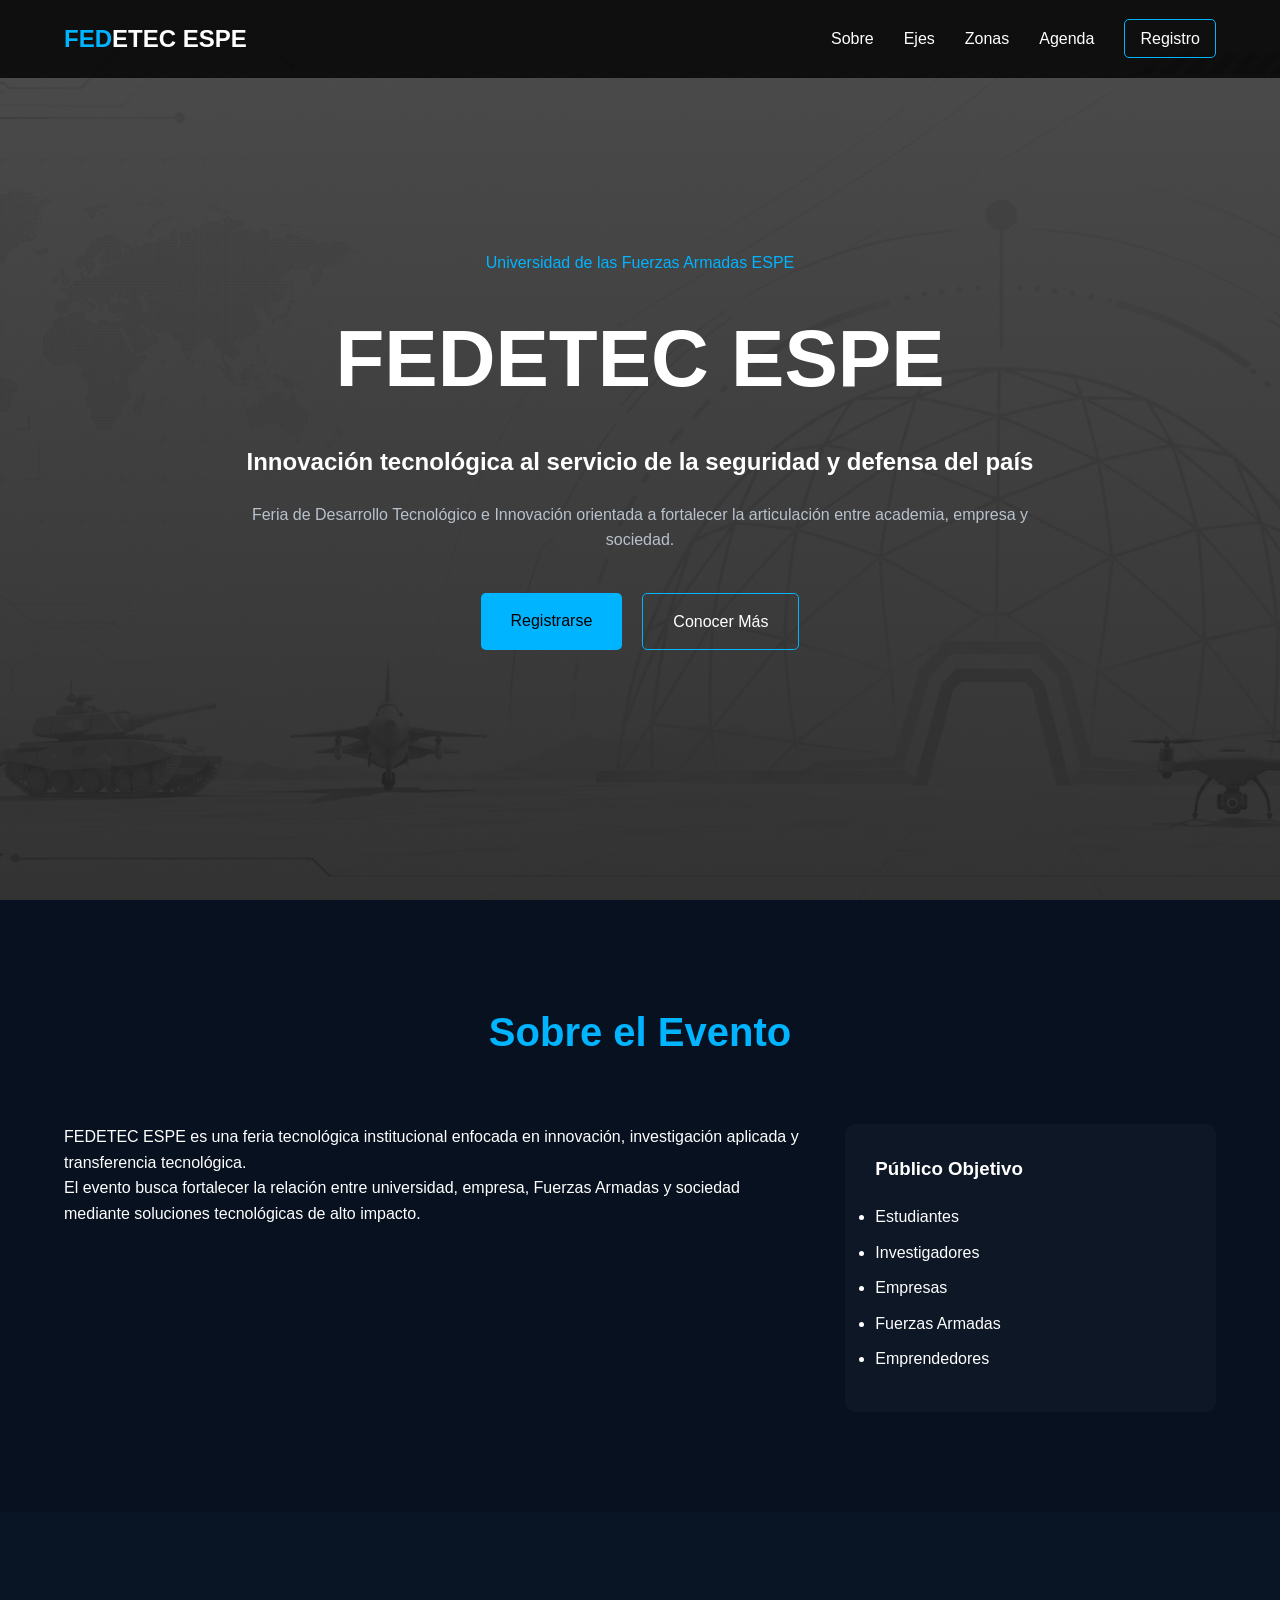
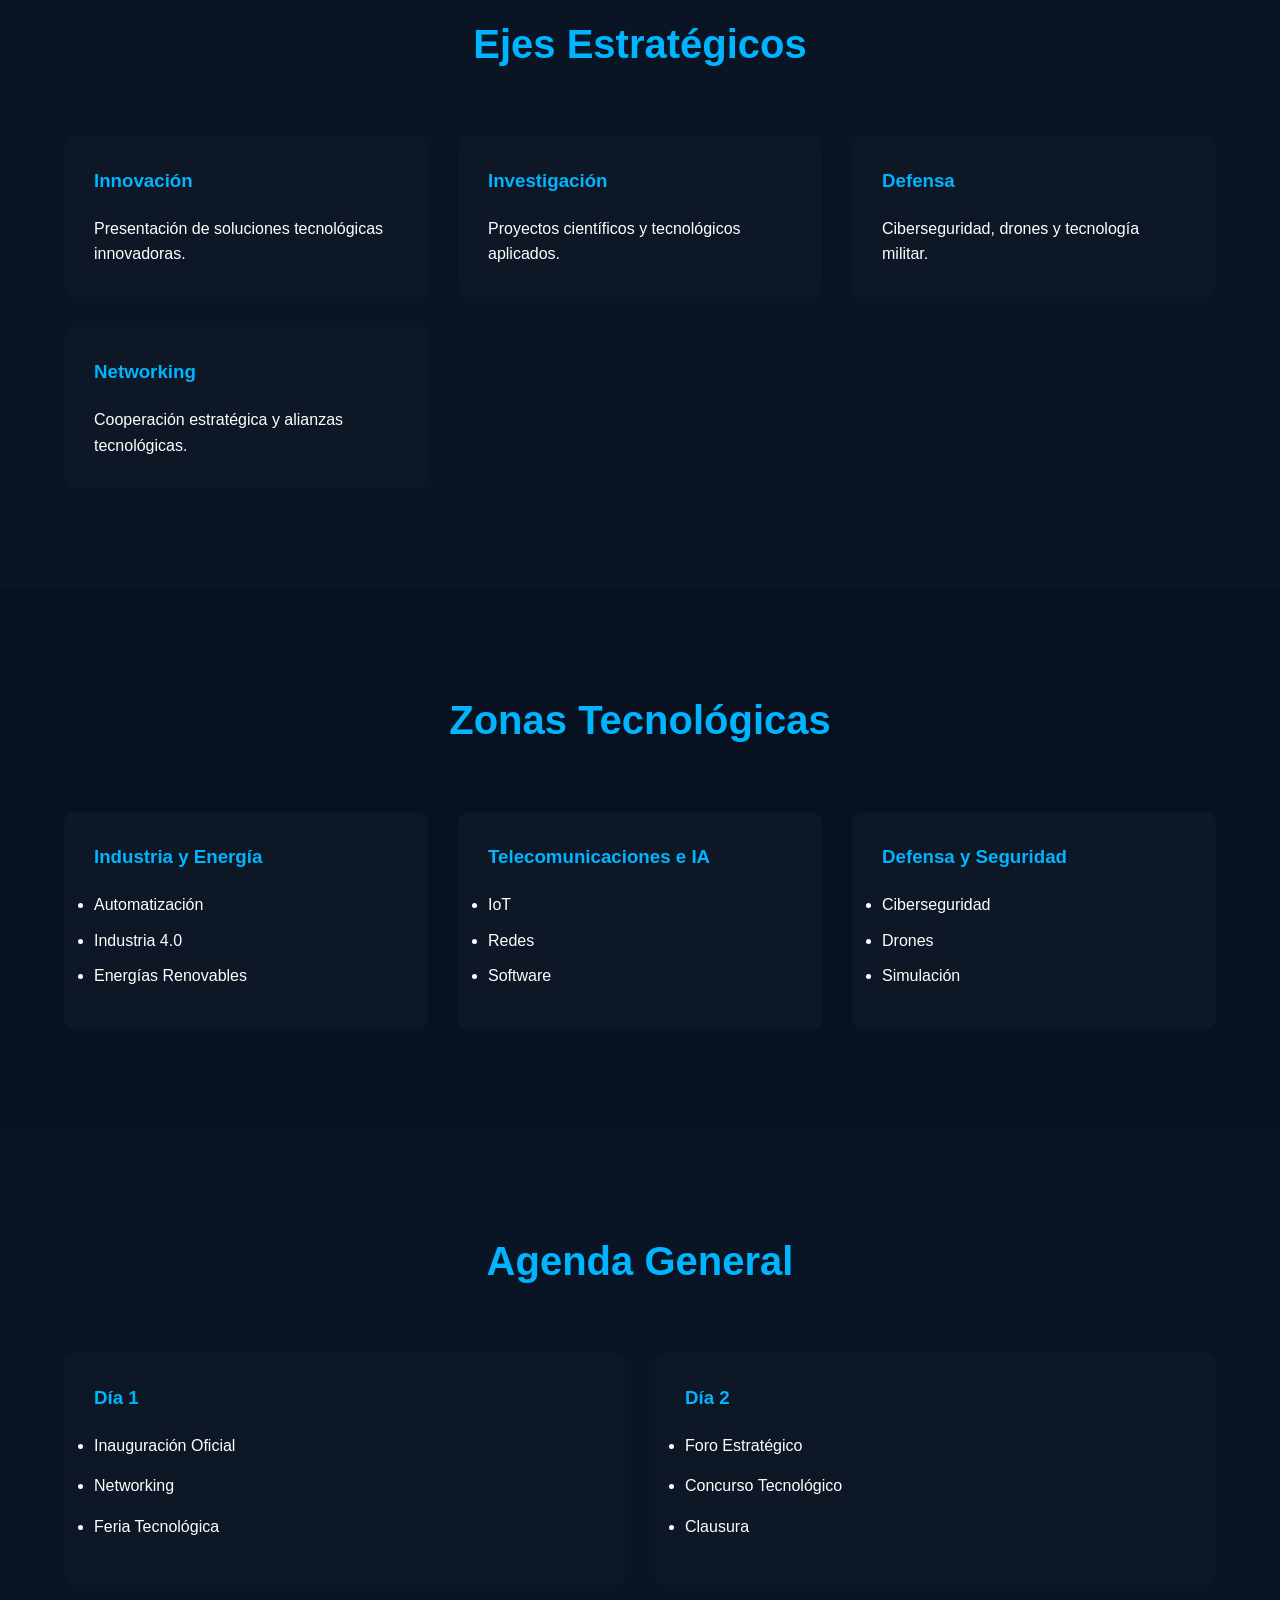
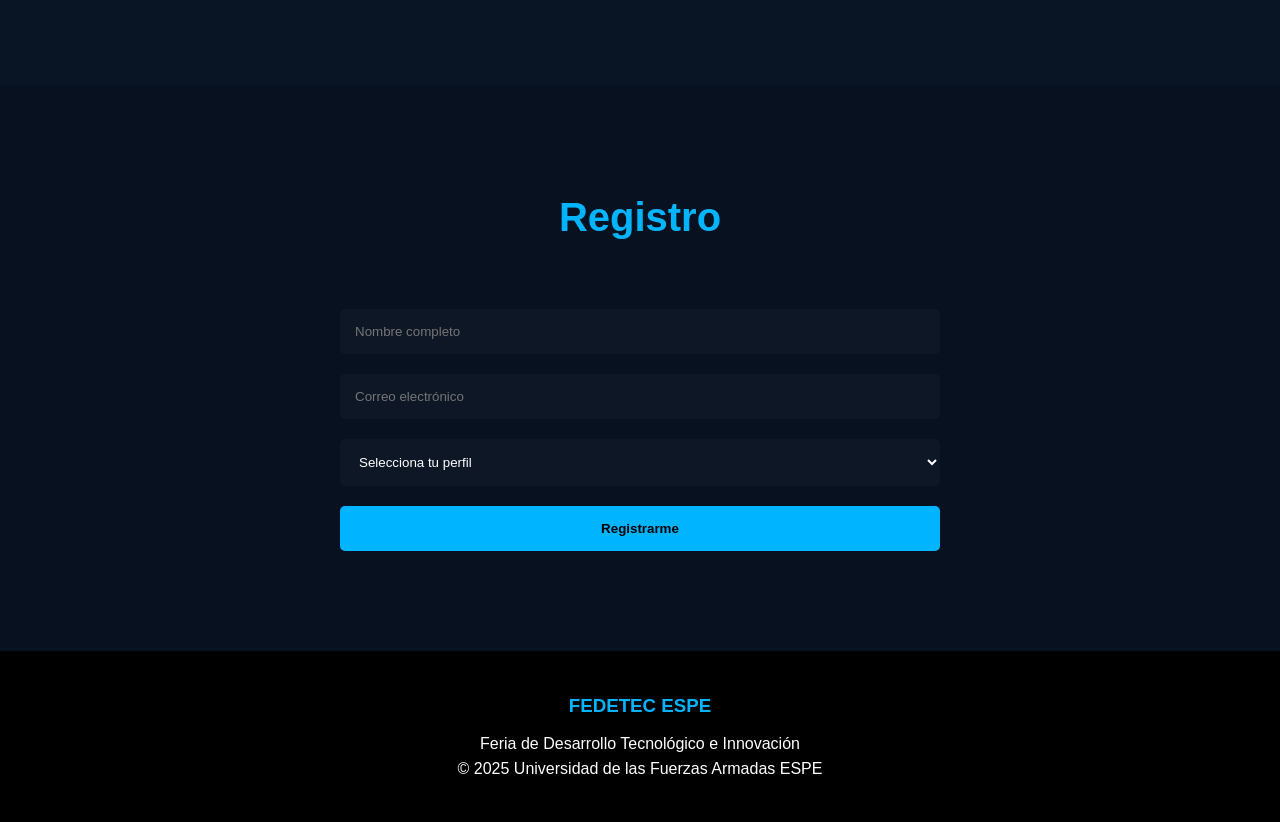
==== Code/index.html @ cd490015 "Code" ====
<!DOCTYPE html>
<html lang="es">
<head>
    <meta charset="UTF-8">
    <meta name="viewport" content="width=device-width, initial-scale=1.0">
    <title>FEDETEC ESPE</title>

    <link rel="stylesheet" href="style.css">
</head>

<body>

    <nav class="navbar">

        <div class="container nav-container">

            <h1 class="logo">
                <span>FED</span>ETEC ESPE
            </h1>

            <ul class="nav-links">
                <li><a href="#sobre">Sobre</a></li>
                <li><a href="#ejes">Ejes</a></li>
                <li><a href="#zonas">Zonas</a></li>
                <li><a href="#agenda">Agenda</a></li>
                <li><a href="#registro" class="btn-nav">Registro</a></li>
            </ul>

        </div>

    </nav>

    <header class="hero">

        <div class="hero-content">

            <p class="hero-tag">
                Universidad de las Fuerzas Armadas ESPE
            </p>

            <h1>FEDETEC ESPE</h1>

            <h2>
                Innovación tecnológica al servicio de la seguridad y defensa del país
            </h2>

            <p class="hero-description">
                Feria de Desarrollo Tecnológico e Innovación orientada a fortalecer la articulación entre academia, empresa y sociedad.
            </p>

            <div class="hero-buttons">

                <a href="#registro" class="btn-primary">
                    Registrarse
                </a>

                <a href="#sobre" class="btn-secondary">
                    Conocer Más
                </a>

            </div>

        </div>

    </header>

    <section class="section" id="sobre">

        <div class="container">

            <div class="section-title">
                <h2>Sobre el Evento</h2>
            </div>

            <div class="about-grid">

                <div class="about-text">

                    <p>
                        FEDETEC ESPE es una feria tecnológica institucional enfocada en innovación, investigación aplicada y transferencia tecnológica.
                    </p>

                    <p>
                        El evento busca fortalecer la relación entre universidad, empresa, Fuerzas Armadas y sociedad mediante soluciones tecnológicas de alto impacto.
                    </p>

                </div>

                <div class="about-card">

                    <h3>Público Objetivo</h3>

                    <ul>
                        <li>Estudiantes</li>
                        <li>Investigadores</li>
                        <li>Empresas</li>
                        <li>Fuerzas Armadas</li>
                        <li>Emprendedores</li>
                    </ul>

                </div>

            </div>

        </div>

    </section>

    <section class="section dark-section" id="ejes">

        <div class="container">

            <div class="section-title">
                <h2>Ejes Estratégicos</h2>
            </div>

            <div class="cards-grid">

                <article class="card">
                    <h3>Innovación</h3>
                    <p>Presentación de soluciones tecnológicas innovadoras.</p>
                </article>

                <article class="card">
                    <h3>Investigación</h3>
                    <p>Proyectos científicos y tecnológicos aplicados.</p>
                </article>

                <article class="card">
                    <h3>Defensa</h3>
                    <p>Ciberseguridad, drones y tecnología militar.</p>
                </article>

                <article class="card">
                    <h3>Networking</h3>
                    <p>Cooperación estratégica y alianzas tecnológicas.</p>
                </article>

            </div>

        </div>

    </section>

    <section class="section" id="zonas">

        <div class="container">

            <div class="section-title">
                <h2>Zonas Tecnológicas</h2>
            </div>

            <div class="cards-grid">

                <article class="card">
                    <h3>Industria y Energía</h3>

                    <ul>
                        <li>Automatización</li>
                        <li>Industria 4.0</li>
                        <li>Energías Renovables</li>
                    </ul>
                </article>

                <article class="card">
                    <h3>Telecomunicaciones e IA</h3>

                    <ul>
                        <li>IoT</li>
                        <li>Redes</li>
                        <li>Software</li>
                    </ul>
                </article>

                <article class="card">
                    <h3>Defensa y Seguridad</h3>

                    <ul>
                        <li>Ciberseguridad</li>
                        <li>Drones</li>
                        <li>Simulación</li>
                    </ul>
                </article>

            </div>

        </div>

    </section>

    <section class="section dark-section" id="agenda">

        <div class="container">

            <div class="section-title">
                <h2>Agenda General</h2>
            </div>

            <div class="agenda-grid">

                <div class="agenda-card">

                    <h3>Día 1</h3>

                    <ul>
                        <li>Inauguración Oficial</li>
                        <li>Networking</li>
                        <li>Feria Tecnológica</li>
                    </ul>

                </div>

                <div class="agenda-card">

                    <h3>Día 2</h3>

                    <ul>
                        <li>Foro Estratégico</li>
                        <li>Concurso Tecnológico</li>
                        <li>Clausura</li>
                    </ul>

                </div>

            </div>

        </div>

    </section>

    <section class="section" id="registro">

        <div class="container">

            <div class="section-title">
                <h2>Registro</h2>
            </div>

            <form class="form">

                <input type="text" placeholder="Nombre completo">

                <input type="email" placeholder="Correo electrónico">

                <select>
                    <option>Selecciona tu perfil</option>
                    <option>Estudiante</option>
                    <option>Empresa</option>
                    <option>Investigador</option>
                </select>

                <button type="submit">
                    Registrarme
                </button>

            </form>

        </div>

    </section>
    <footer class="footer">

        <div class="container">

            <h3>FEDETEC ESPE</h3>

            <p>
                Feria de Desarrollo Tecnológico e Innovación
            </p>

            <p>
                © 2025 Universidad de las Fuerzas Armadas ESPE
            </p>

        </div>

    </footer>

</body>
</html>
---- Code/style.css ----
*{
    margin:0;
    padding:0;
    box-sizing:border-box;
}


:root{

    --bg:#07111f;
    --bg-card:#0d1726;

    --primary:#00b4ff;
    --secondary:#001f3f;

    --white:#ffffff;
    --gray:#b8c1cc;

}

html{
    scroll-behavior:smooth;
}

body{

    font-family:Arial, Helvetica, sans-serif;
    background:var(--bg);
    color:var(--white);
    line-height:1.6;

}

.container{

    width:90%;
    max-width:1200px;
    margin:auto;

}

.section{

    padding:100px 0;

}

.dark-section{

    background:#091524;

}

.section-title{

    text-align:center;
    margin-bottom:60px;

}

.section-title h2{

    font-size:2.5rem;
    color:var(--primary);

}

.navbar{

    position:fixed;
    width:100%;

    background:rgba(0,0,0,0.8);

    padding:20px 0;

}

.nav-container{

    display:flex;
    justify-content:space-between;
    align-items:center;

}

.logo{

    color:white;
    font-size:1.5rem;

}

.logo span{

    color:var(--primary);

}

.nav-links{

    display:flex;
    list-style:none;
    gap:30px;

}

.nav-links a{

    text-decoration:none;
    color:white;

    transition:0.3s;

}

.nav-links a:hover{

    color:var(--primary);

}

.btn-nav{

    border:1px solid var(--primary);
    padding:10px 15px;
    border-radius:5px;

}

.hero{

    height:100vh;

    display:flex;
    justify-content:center;
    align-items:center;

    text-align:center;

    background:
    linear-gradient(
        rgba(0,0,0,0.7),
        rgba(0,0,0,0.8)
    ),
    url("images/bg\ white\ 01.png");

    background-size:cover;
    background-position:center;

}

.hero-content{

    max-width:800px;

}

.hero-tag{

    color:var(--primary);
    margin-bottom:20px;

}

.hero h1{

    font-size:5rem;
    margin-bottom:20px;

}

.hero h2{

    font-size:1.5rem;
    margin-bottom:20px;

}

.hero-description{

    color:var(--gray);
    margin-bottom:40px;

}

.hero-buttons{

    display:flex;
    justify-content:center;
    gap:20px;

}

.btn-primary,
.btn-secondary{

    text-decoration:none;
    padding:15px 30px;
    border-radius:5px;

    transition:0.3s;

}

.btn-primary{

    background:var(--primary);
    color:black;

}

.btn-primary:hover{

    opacity:0.8;

}

.btn-secondary{

    border:1px solid var(--primary);
    color:white;

}

.btn-secondary:hover{

    background:var(--primary);
    color:black;

}

.about-grid{

    display:grid;
    grid-template-columns:2fr 1fr;
    gap:40px;

}

.about-card{

    background:var(--bg-card);

    padding:30px;

    border-radius:10px;

}

.about-card ul{

    margin-top:20px;

}

.about-card li{

    margin-bottom:10px;

}

.cards-grid{

    display:grid;
    grid-template-columns:repeat(3,1fr);

    gap:30px;

}

.card{

    background:var(--bg-card);

    padding:30px;

    border-radius:10px;

    transition:0.3s;

}

.card:hover{

    transform:translateY(-5px);

}

.card h3{

    margin-bottom:20px;
    color:var(--primary);

}

.card li{

    margin-bottom:10px;

}

.agenda-grid{

    display:grid;
    grid-template-columns:1fr 1fr;

    gap:30px;

}

.agenda-card{

    background:var(--bg-card);

    padding:30px;

    border-radius:10px;

}

.agenda-card h3{

    color:var(--primary);
    margin-bottom:20px;

}

.agenda-card li{

    margin-bottom:15px;

}

.form{

    max-width:600px;
    margin:auto;

    display:flex;
    flex-direction:column;

    gap:20px;

}

.form input,
.form select{

    padding:15px;

    border:none;

    border-radius:5px;

    background:var(--bg-card);

    color:white;

}

.form button{

    padding:15px;

    border:none;

    background:var(--primary);

    color:black;

    font-weight:bold;

    border-radius:5px;

    cursor:pointer;

}

.footer{

    background:black;

    padding:40px 0;

    text-align:center;

}

.footer h3{

    color:var(--primary);
    margin-bottom:10px;

}
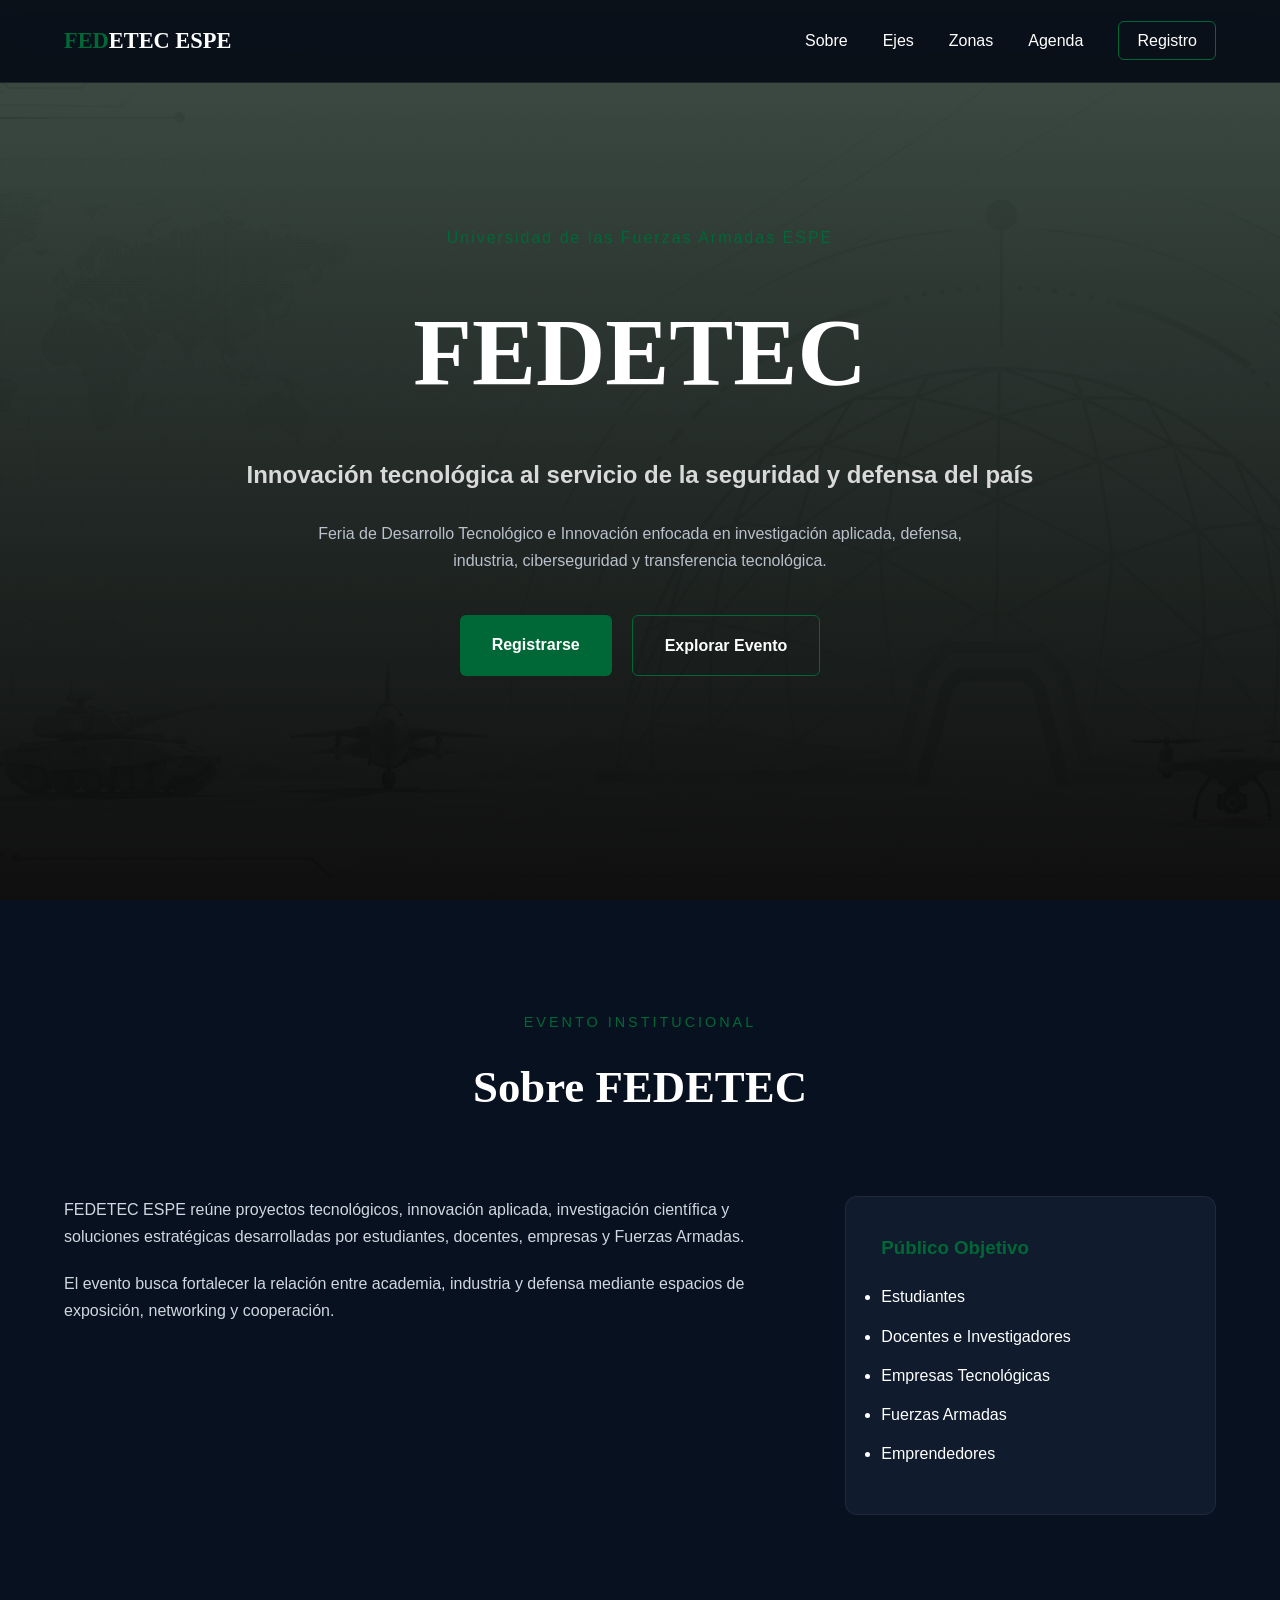
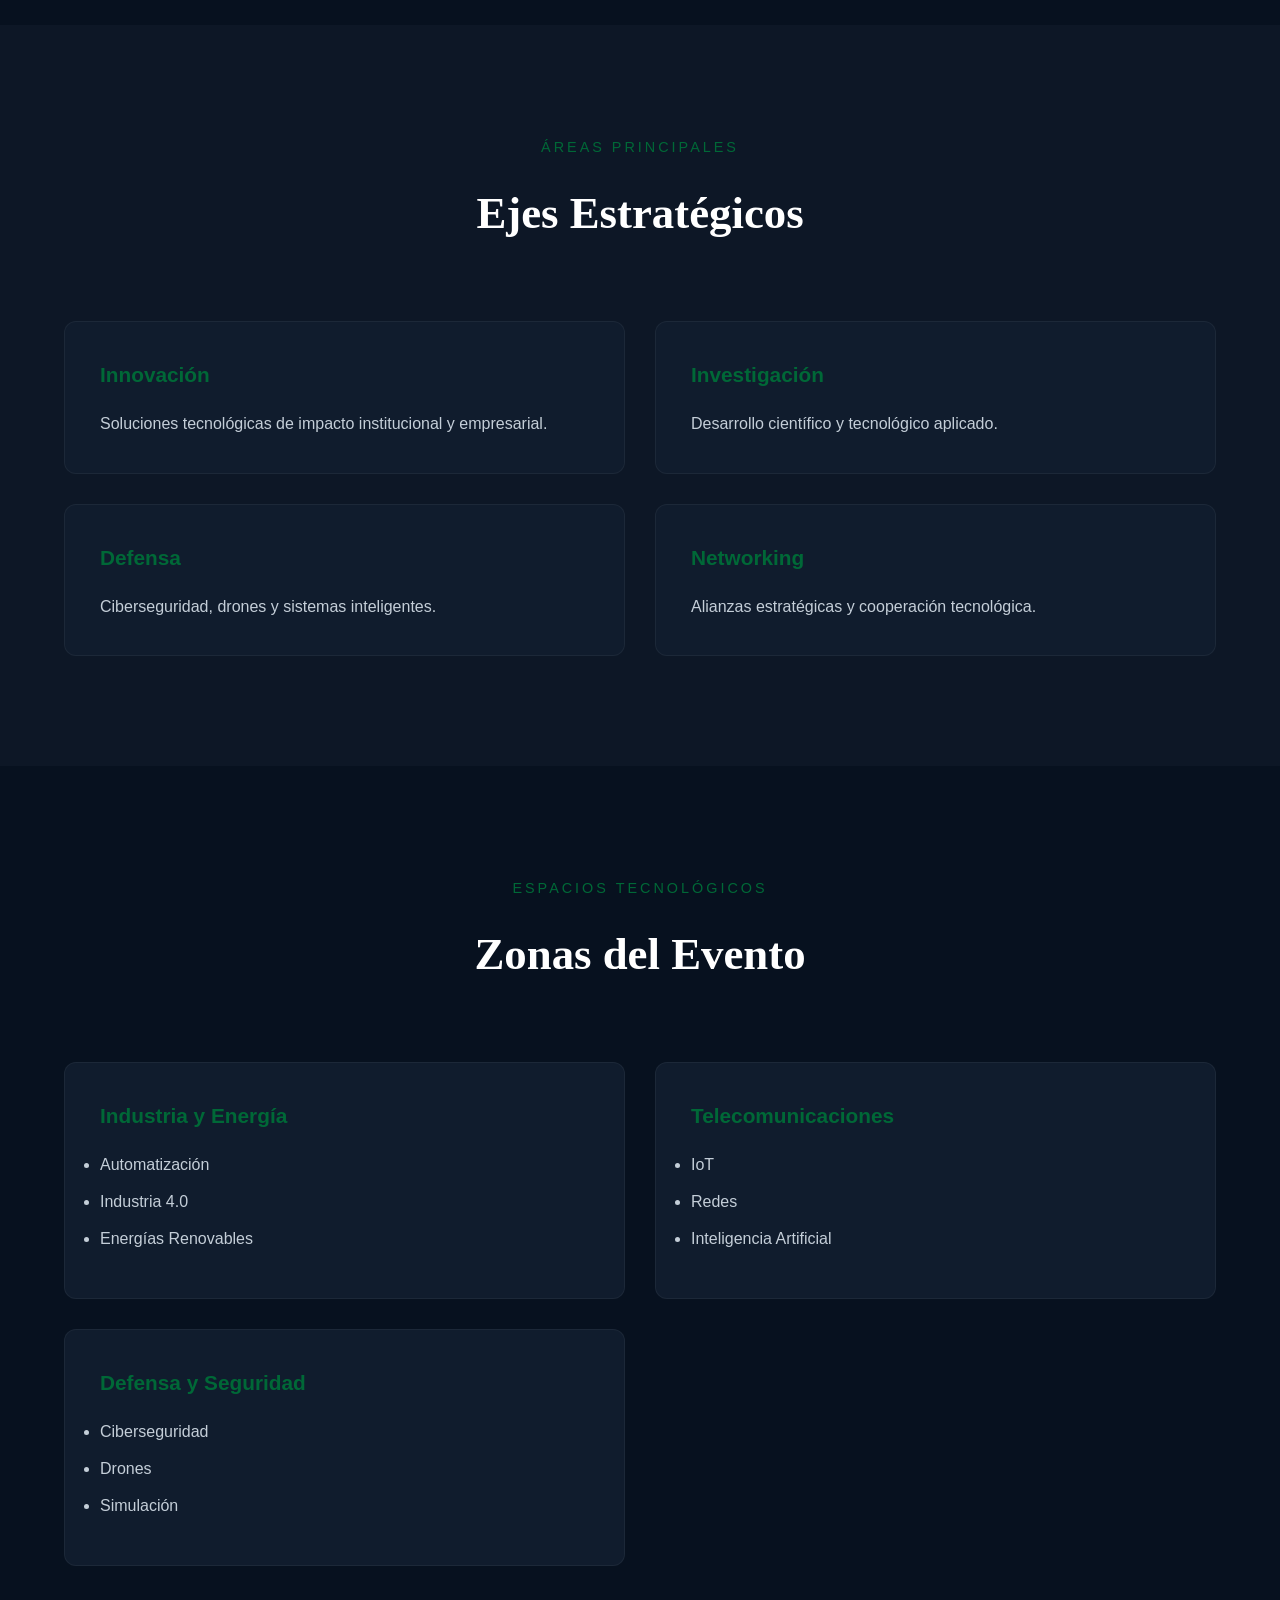
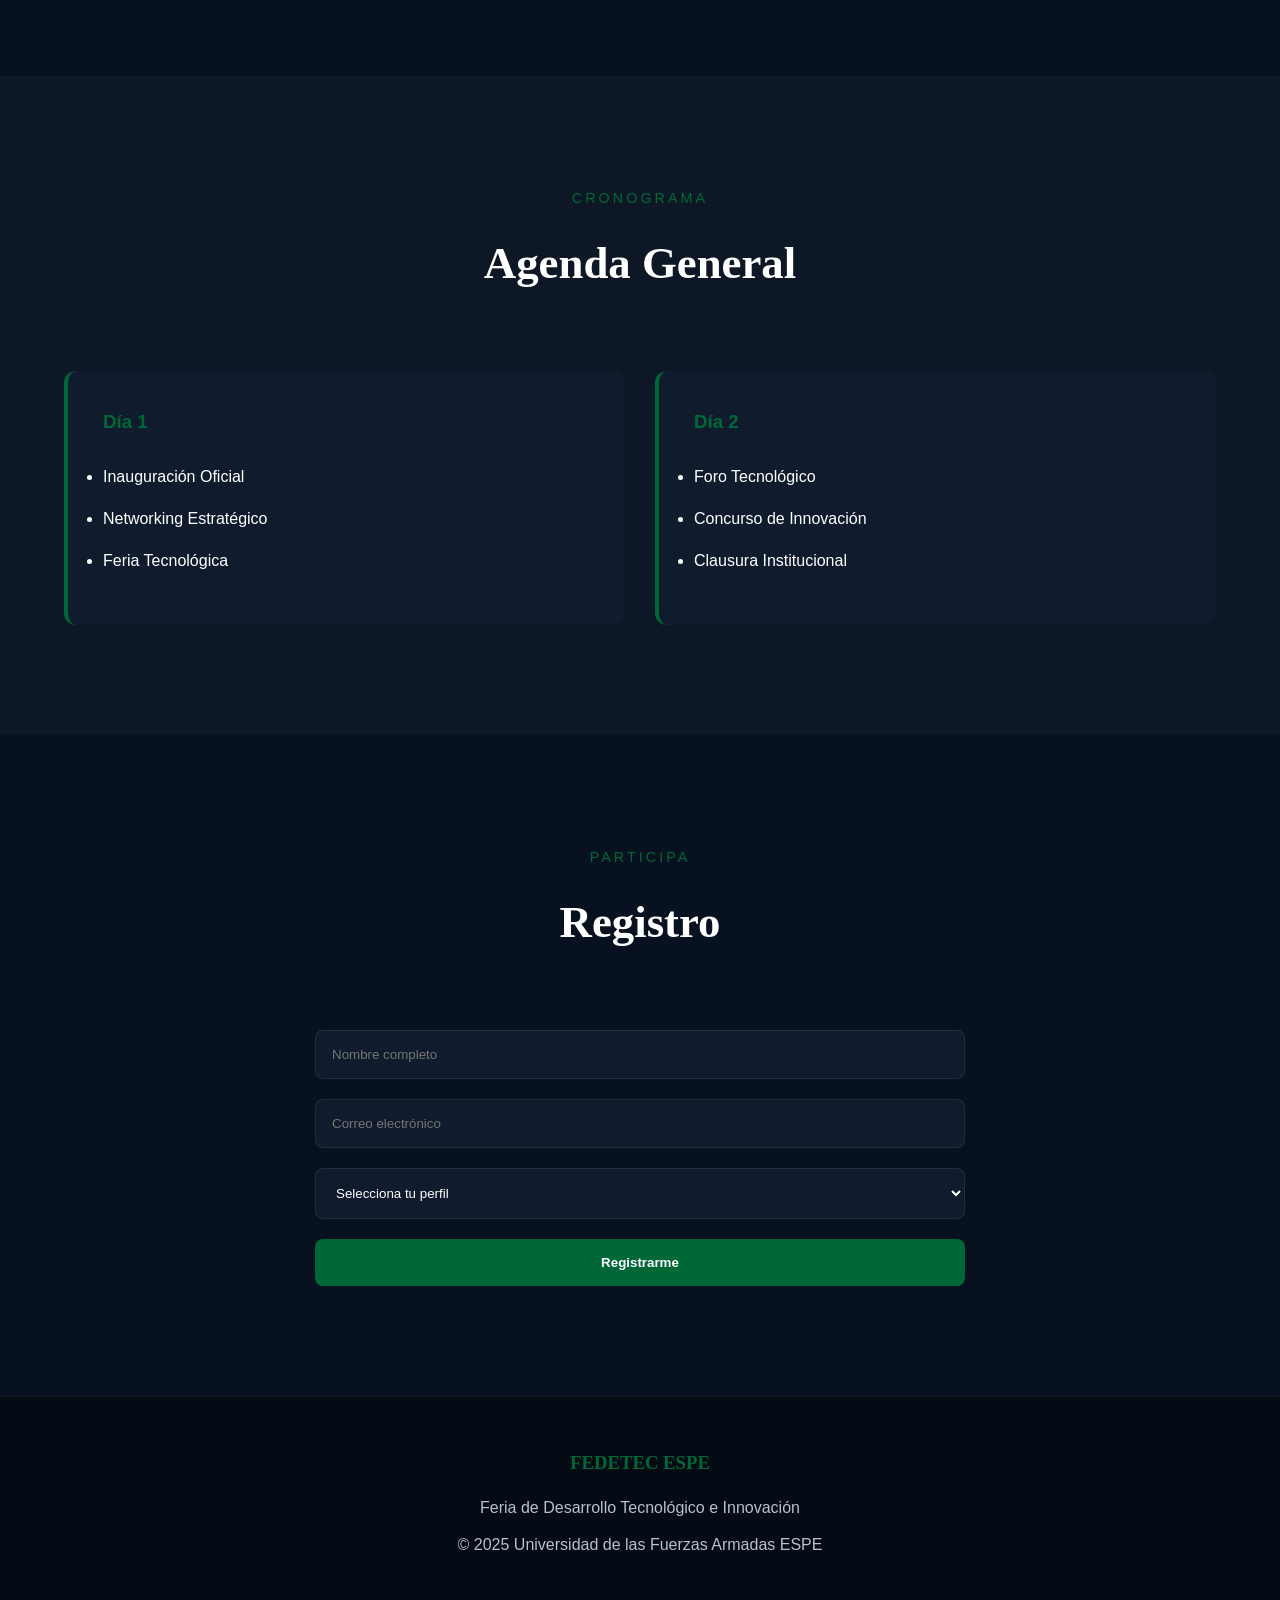
==== commit 9e42e578: "Color" ====
--- a/Code/index.html
+++ b/Code/index.html
@@ -1,5 +1,6 @@
 <!DOCTYPE html>
 <html lang="es">
+
 <head>
     <meta charset="UTF-8">
     <meta name="viewport" content="width=device-width, initial-scale=1.0">
@@ -32,20 +33,23 @@
 
     <header class="hero">
 
+        <div class="hero-overlay"></div>
+
         <div class="hero-content">
 
             <p class="hero-tag">
                 Universidad de las Fuerzas Armadas ESPE
             </p>
 
-            <h1>FEDETEC ESPE</h1>
+            <h1>FEDETEC</h1>
 
             <h2>
                 Innovación tecnológica al servicio de la seguridad y defensa del país
             </h2>
 
             <p class="hero-description">
-                Feria de Desarrollo Tecnológico e Innovación orientada a fortalecer la articulación entre academia, empresa y sociedad.
+                Feria de Desarrollo Tecnológico e Innovación enfocada en investigación aplicada,
+                defensa, industria, ciberseguridad y transferencia tecnológica.
             </p>
 
             <div class="hero-buttons">
@@ -55,7 +59,7 @@
                 </a>
 
                 <a href="#sobre" class="btn-secondary">
-                    Conocer Más
+                    Explorar Evento
                 </a>
 
             </div>
@@ -69,7 +73,8 @@
         <div class="container">
 
             <div class="section-title">
-                <h2>Sobre el Evento</h2>
+                <p class="subtitle">EVENTO INSTITUCIONAL</p>
+                <h2>Sobre FEDETEC</h2>
             </div>
 
             <div class="about-grid">
@@ -77,11 +82,14 @@
                 <div class="about-text">
 
                     <p>
-                        FEDETEC ESPE es una feria tecnológica institucional enfocada en innovación, investigación aplicada y transferencia tecnológica.
+                        FEDETEC ESPE reúne proyectos tecnológicos, innovación aplicada,
+                        investigación científica y soluciones estratégicas desarrolladas
+                        por estudiantes, docentes, empresas y Fuerzas Armadas.
                     </p>
 
                     <p>
-                        El evento busca fortalecer la relación entre universidad, empresa, Fuerzas Armadas y sociedad mediante soluciones tecnológicas de alto impacto.
+                        El evento busca fortalecer la relación entre academia, industria
+                        y defensa mediante espacios de exposición, networking y cooperación.
                     </p>
 
                 </div>
@@ -92,8 +100,8 @@
 
                     <ul>
                         <li>Estudiantes</li>
-                        <li>Investigadores</li>
-                        <li>Empresas</li>
+                        <li>Docentes e Investigadores</li>
+                        <li>Empresas Tecnológicas</li>
                         <li>Fuerzas Armadas</li>
                         <li>Emprendedores</li>
                     </ul>
@@ -111,6 +119,7 @@
         <div class="container">
 
             <div class="section-title">
+                <p class="subtitle">ÁREAS PRINCIPALES</p>
                 <h2>Ejes Estratégicos</h2>
             </div>
 
@@ -118,22 +127,22 @@
 
                 <article class="card">
                     <h3>Innovación</h3>
-                    <p>Presentación de soluciones tecnológicas innovadoras.</p>
+                    <p>Soluciones tecnológicas de impacto institucional y empresarial.</p>
                 </article>
 
                 <article class="card">
                     <h3>Investigación</h3>
-                    <p>Proyectos científicos y tecnológicos aplicados.</p>
+                    <p>Desarrollo científico y tecnológico aplicado.</p>
                 </article>
 
                 <article class="card">
                     <h3>Defensa</h3>
-                    <p>Ciberseguridad, drones y tecnología militar.</p>
+                    <p>Ciberseguridad, drones y sistemas inteligentes.</p>
                 </article>
 
                 <article class="card">
                     <h3>Networking</h3>
-                    <p>Cooperación estratégica y alianzas tecnológicas.</p>
+                    <p>Alianzas estratégicas y cooperación tecnológica.</p>
                 </article>
 
             </div>
@@ -147,7 +156,8 @@
         <div class="container">
 
             <div class="section-title">
-                <h2>Zonas Tecnológicas</h2>
+                <p class="subtitle">ESPACIOS TECNOLÓGICOS</p>
+                <h2>Zonas del Evento</h2>
             </div>
 
             <div class="cards-grid">
@@ -160,19 +170,23 @@
                         <li>Industria 4.0</li>
                         <li>Energías Renovables</li>
                     </ul>
-                </article>
-
-                <article class="card">
-                    <h3>Telecomunicaciones e IA</h3>
+
+                </article>
+
+                <article class="card">
+
+                    <h3>Telecomunicaciones</h3>
 
                     <ul>
                         <li>IoT</li>
                         <li>Redes</li>
-                        <li>Software</li>
-                    </ul>
-                </article>
-
-                <article class="card">
+                        <li>Inteligencia Artificial</li>
+                    </ul>
+
+                </article>
+
+                <article class="card">
+
                     <h3>Defensa y Seguridad</h3>
 
                     <ul>
@@ -180,6 +194,7 @@
                         <li>Drones</li>
                         <li>Simulación</li>
                     </ul>
+
                 </article>
 
             </div>
@@ -193,6 +208,7 @@
         <div class="container">
 
             <div class="section-title">
+                <p class="subtitle">CRONOGRAMA</p>
                 <h2>Agenda General</h2>
             </div>
 
@@ -204,7 +220,7 @@
 
                     <ul>
                         <li>Inauguración Oficial</li>
-                        <li>Networking</li>
+                        <li>Networking Estratégico</li>
                         <li>Feria Tecnológica</li>
                     </ul>
 
@@ -215,9 +231,9 @@
                     <h3>Día 2</h3>
 
                     <ul>
-                        <li>Foro Estratégico</li>
-                        <li>Concurso Tecnológico</li>
-                        <li>Clausura</li>
+                        <li>Foro Tecnológico</li>
+                        <li>Concurso de Innovación</li>
+                        <li>Clausura Institucional</li>
                     </ul>
 
                 </div>
@@ -233,6 +249,7 @@
         <div class="container">
 
             <div class="section-title">
+                <p class="subtitle">PARTICIPA</p>
                 <h2>Registro</h2>
             </div>
 
@@ -258,6 +275,7 @@
         </div>
 
     </section>
+
     <footer class="footer">
 
         <div class="container">
@@ -277,4 +295,5 @@
     </footer>
 
 </body>
+
 </html>
--- a/Code/style.css
+++ b/Code/style.css
@@ -1,20 +1,30 @@
+@font-face{
+    font-family:"Orbitron";
+    src:url("fonts/Orbitron-Black.ttf");
+}
+
+@font-face{
+    font-family:"Roboto";
+    src:url("fonts/Roboto-Condensed.ttf");
+}
+
 *{
     margin:0;
     padding:0;
     box-sizing:border-box;
 }
 
-
 :root{
 
     --bg:#07111f;
-    --bg-card:#0d1726;
-
-    --primary:#00b4ff;
-    --secondary:#001f3f;
+    --bg-light:#0d1726;
+    --card:#101c2d;
+
+    --primary:#0d3d2e;
+    --secondary:#006837;
+    --gray:#808080;
 
     --white:#ffffff;
-    --gray:#b8c1cc;
 
 }
 
@@ -24,10 +34,10 @@
 
 body{
 
-    font-family:Arial, Helvetica, sans-serif;
+    font-family:"Roboto",sans-serif;
     background:var(--bg);
     color:var(--white);
-    line-height:1.6;
+    line-height:1.7;
 
 }
 
@@ -41,27 +51,36 @@
 
 .section{
 
-    padding:100px 0;
+    padding:110px 0;
 
 }
 
 .dark-section{
 
-    background:#091524;
+    background:var(--bg-light);
 
 }
 
 .section-title{
 
     text-align:center;
-    margin-bottom:60px;
+    margin-bottom:70px;
+
+}
+
+.subtitle{
+
+    color:var(--secondary);
+    letter-spacing:3px;
+    margin-bottom:15px;
+    font-size:0.9rem;
 
 }
 
 .section-title h2{
 
-    font-size:2.5rem;
-    color:var(--primary);
+    font-family:"Orbitron";
+    font-size:2.8rem;
 
 }
 
@@ -69,10 +88,15 @@
 
     position:fixed;
     width:100%;
-
-    background:rgba(0,0,0,0.8);
-
-    padding:20px 0;
+    top:0;
+    z-index:1000;
+
+    background:rgba(5,10,20,0.9);
+    backdrop-filter:blur(10px);
+
+    border-bottom:1px solid rgba(255,255,255,0.08);
+
+    padding:22px 0;
 
 }
 
@@ -86,45 +110,45 @@
 
 .logo{
 
-    color:white;
-    font-size:1.5rem;
+    font-family:"Orbitron";
+    font-size:1.4rem;
+    color:var(--white);
 
 }
 
 .logo span{
 
-    color:var(--primary);
+    color:var(--secondary);
 
 }
 
 .nav-links{
 
     display:flex;
+    gap:35px;
     list-style:none;
-    gap:30px;
 
 }
 
 .nav-links a{
 
     text-decoration:none;
-    color:white;
-
+    color:var(--white);
     transition:0.3s;
 
 }
 
 .nav-links a:hover{
 
-    color:var(--primary);
+    color:var(--secondary);
 
 }
 
 .btn-nav{
 
-    border:1px solid var(--primary);
-    padding:10px 15px;
-    border-radius:5px;
+    border:1px solid var(--secondary);
+    padding:10px 18px;
+    border-radius:6px;
 
 }
 
@@ -136,36 +160,55 @@
     justify-content:center;
     align-items:center;
 
+    position:relative;
+
     text-align:center;
+
+    background:
+    linear-gradient(rgba(0,0,0,0.7),rgba(0,0,0,0.8)),
+    url("images/bg white 01.png");
+
+    background-size:cover;
+    background-position:center;
+
+}
+
+.hero-overlay{
+
+    position:absolute;
+    width:100%;
+    height:100%;
 
     background:
     linear-gradient(
-        rgba(0,0,0,0.7),
-        rgba(0,0,0,0.8)
-    ),
-    url("images/bg\ white\ 01.png");
-
-    background-size:cover;
-    background-position:center;
+        to bottom,
+        rgba(0,104,55,0.15),
+        rgba(0,0,0,0.7)
+    );
 
 }
 
 .hero-content{
 
-    max-width:800px;
+    position:relative;
+    z-index:2;
+
+    max-width:850px;
 
 }
 
 .hero-tag{
 
-    color:var(--primary);
+    color:var(--secondary);
     margin-bottom:20px;
+    letter-spacing:2px;
 
 }
 
 .hero h1{
 
-    font-size:5rem;
+    font-family:"Orbitron";
+    font-size:6rem;
     margin-bottom:20px;
 
 }
@@ -173,13 +216,16 @@
 .hero h2{
 
     font-size:1.5rem;
-    margin-bottom:20px;
+    margin-bottom:25px;
+    color:#d9d9d9;
 
 }
 
 .hero-description{
 
-    color:var(--gray);
+    color:#b8c1cc;
+    max-width:700px;
+    margin:auto;
     margin-bottom:40px;
 
 }
@@ -195,38 +241,38 @@
 .btn-primary,
 .btn-secondary{
 
+    padding:16px 32px;
+    border-radius:6px;
     text-decoration:none;
-    padding:15px 30px;
-    border-radius:5px;
 
     transition:0.3s;
+    font-weight:bold;
 
 }
 
 .btn-primary{
 
-    background:var(--primary);
-    color:black;
+    background:var(--secondary);
+    color:white;
 
 }
 
 .btn-primary:hover{
 
-    opacity:0.8;
+    transform:translateY(-3px);
 
 }
 
 .btn-secondary{
 
-    border:1px solid var(--primary);
+    border:1px solid var(--secondary);
     color:white;
 
 }
 
 .btn-secondary:hover{
 
-    background:var(--primary);
-    color:black;
+    background:var(--secondary);
 
 }
 
@@ -238,44 +284,53 @@
 
 }
 
+.about-text p{
+
+    margin-bottom:20px;
+    color:#d0d7e0;
+
+}
+
 .about-card{
 
-    background:var(--bg-card);
-
-    padding:30px;
-
-    border-radius:10px;
-
-}
-
-.about-card ul{
-
-    margin-top:20px;
+    background:var(--card);
+    padding:35px;
+    border-radius:12px;
+
+    border:1px solid rgba(255,255,255,0.06);
+
+}
+
+.about-card h3{
+
+    color:var(--secondary);
+    margin-bottom:20px;
 
 }
 
 .about-card li{
 
-    margin-bottom:10px;
+    margin-bottom:12px;
 
 }
 
 .cards-grid{
 
     display:grid;
-    grid-template-columns:repeat(3,1fr);
-
+    grid-template-columns:repeat(2,1fr);
     gap:30px;
 
 }
 
 .card{
 
-    background:var(--bg-card);
-
-    padding:30px;
-
-    border-radius:10px;
+    background:var(--card);
+
+    padding:35px;
+
+    border-radius:12px;
+
+    border:1px solid rgba(255,255,255,0.05);
 
     transition:0.3s;
 
@@ -283,14 +338,30 @@
 
 .card:hover{
 
-    transform:translateY(-5px);
+    transform:translateY(-8px);
+
+    border-color:var(--secondary);
 
 }
 
 .card h3{
 
-    margin-bottom:20px;
-    color:var(--primary);
+    color:var(--secondary);
+    margin-bottom:18px;
+    font-size:1.3rem;
+
+}
+
+.card p,
+.card li{
+
+    color:#c4ced8;
+
+}
+
+.card ul{
+
+    margin-top:15px;
 
 }
 
@@ -304,25 +375,26 @@
 
     display:grid;
     grid-template-columns:1fr 1fr;
-
     gap:30px;
 
 }
 
 .agenda-card{
 
-    background:var(--bg-card);
-
-    padding:30px;
-
-    border-radius:10px;
+    background:var(--card);
+
+    padding:35px;
+
+    border-radius:12px;
+
+    border-left:4px solid var(--secondary);
 
 }
 
 .agenda-card h3{
 
-    color:var(--primary);
-    margin-bottom:20px;
+    color:var(--secondary);
+    margin-bottom:25px;
 
 }
 
@@ -334,7 +406,7 @@
 
 .form{
 
-    max-width:600px;
+    max-width:650px;
     margin:auto;
 
     display:flex;
@@ -347,49 +419,67 @@
 .form input,
 .form select{
 
-    padding:15px;
+    padding:16px;
 
     border:none;
-
-    border-radius:5px;
-
-    background:var(--bg-card);
+    border-radius:8px;
+
+    background:var(--card);
 
     color:white;
 
+    border:1px solid rgba(255,255,255,0.08);
+
 }
 
 .form button{
 
-    padding:15px;
+    padding:16px;
 
     border:none;
-
-    background:var(--primary);
-
-    color:black;
+    border-radius:8px;
+
+    background:var(--secondary);
+
+    color:white;
 
     font-weight:bold;
 
-    border-radius:5px;
-
     cursor:pointer;
 
+    transition:0.3s;
+
+}
+
+.form button:hover{
+
+    opacity:0.9;
+
 }
 
 .footer{
 
-    background:black;
-
-    padding:40px 0;
+    background:#050b14;
+
+    padding:50px 0;
 
     text-align:center;
 
+    border-top:1px solid rgba(255,255,255,0.05);
+
 }
 
 .footer h3{
 
-    color:var(--primary);
+    font-family:"Orbitron";
+    color:var(--secondary);
+    margin-bottom:15px;
+
+}
+
+.footer p{
+
+    color:#b8c1cc;
     margin-bottom:10px;
 
 }
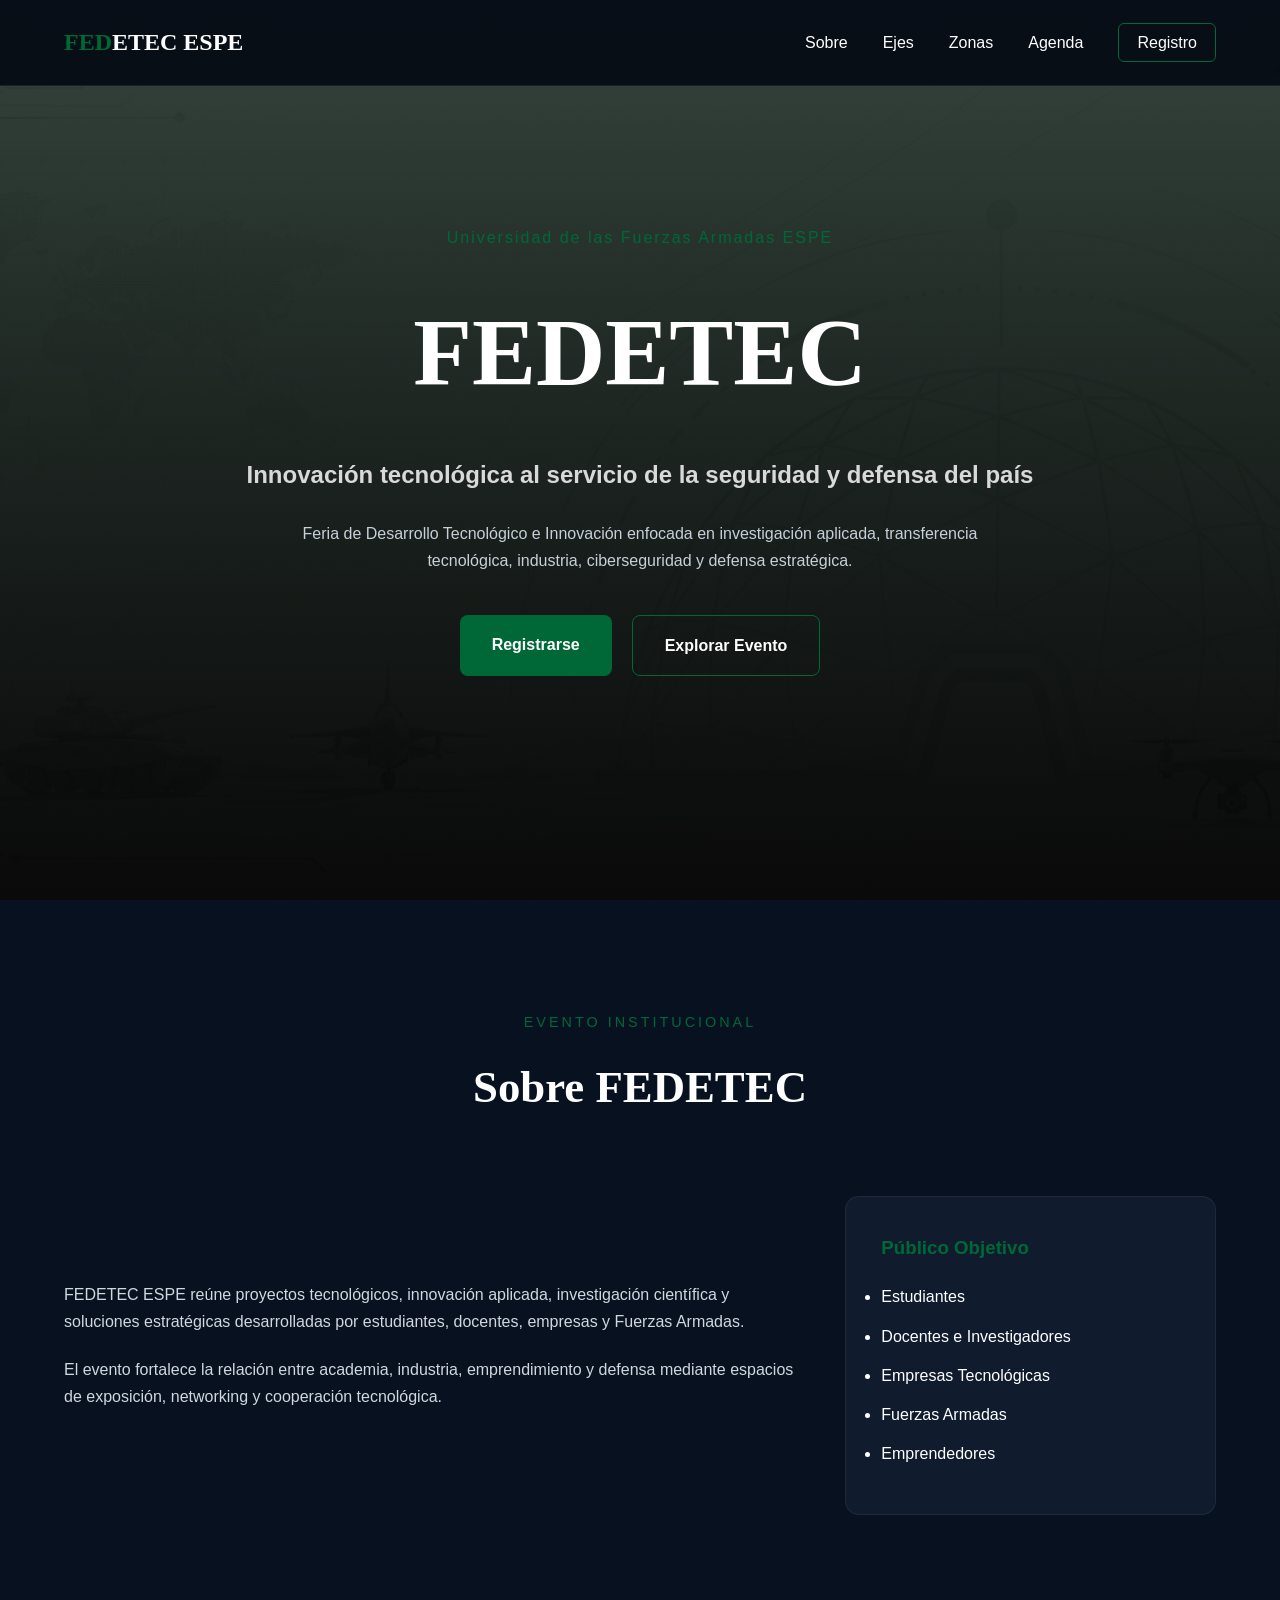
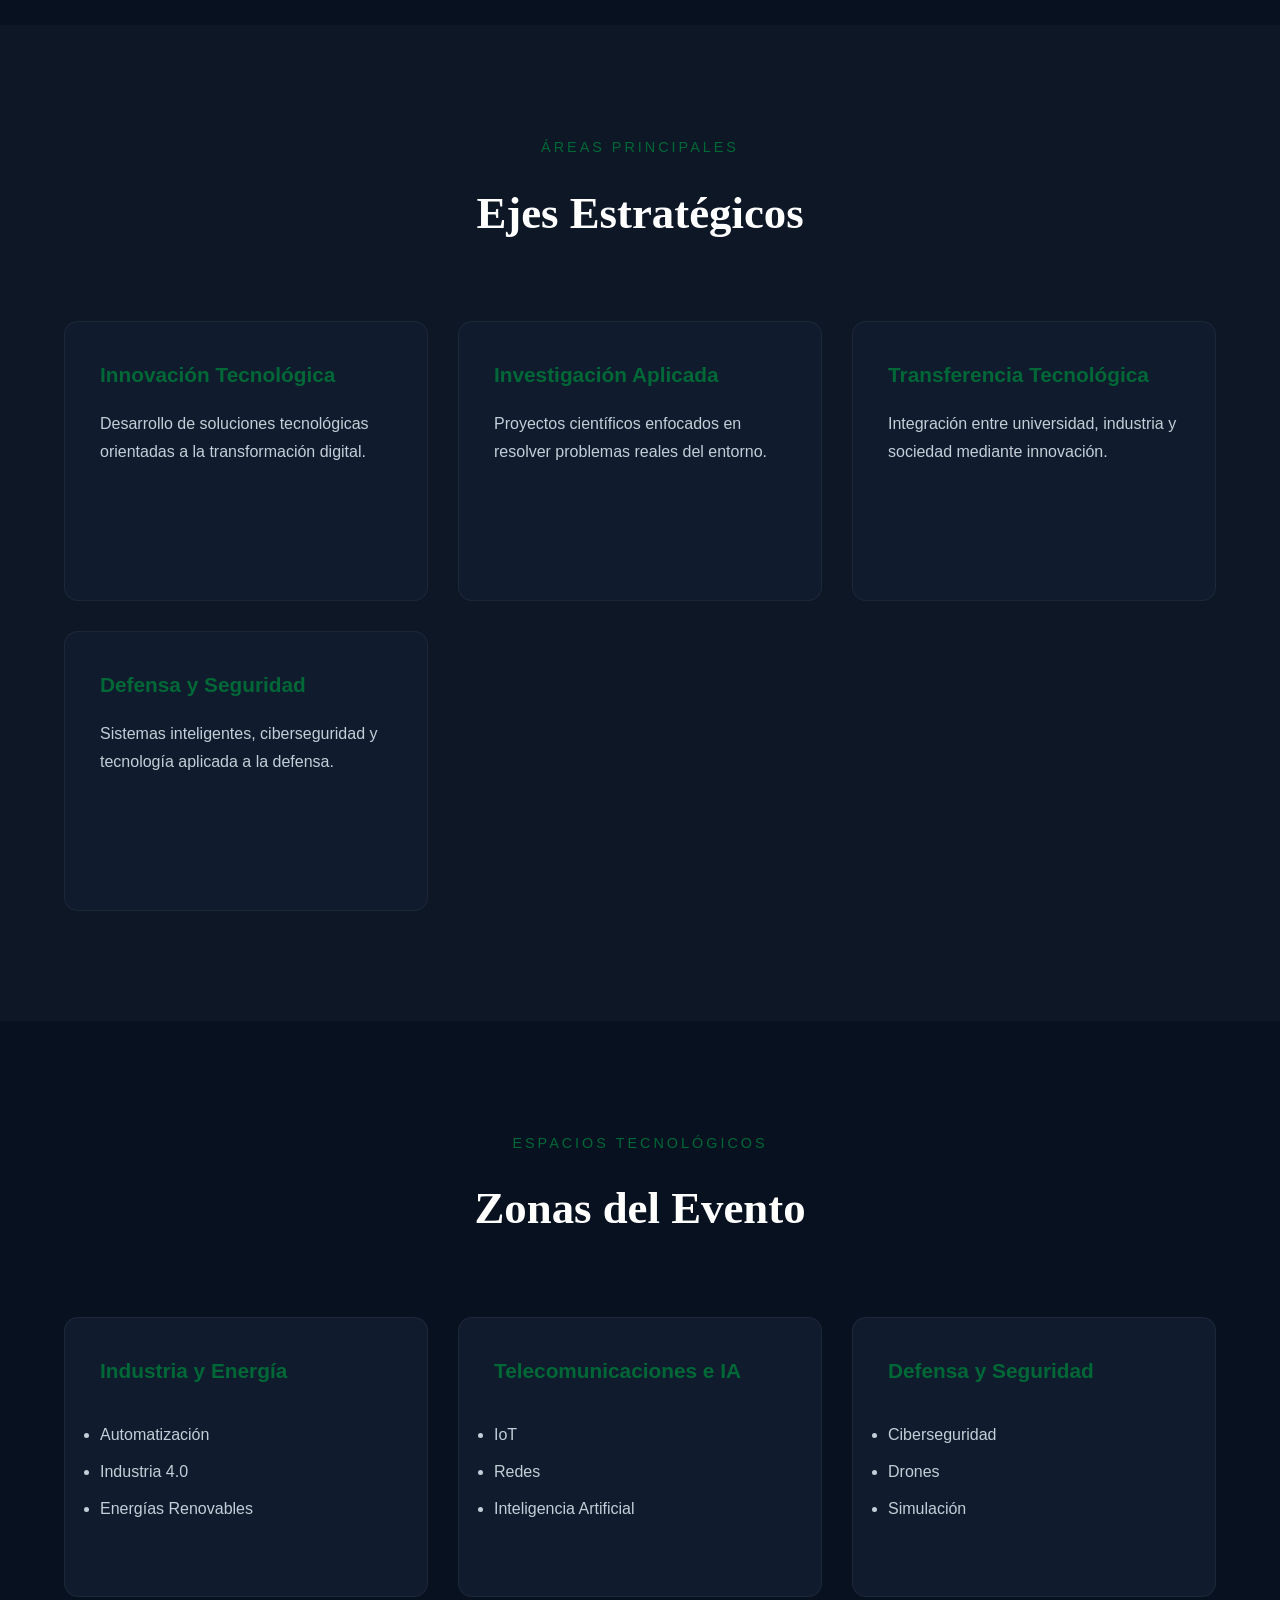
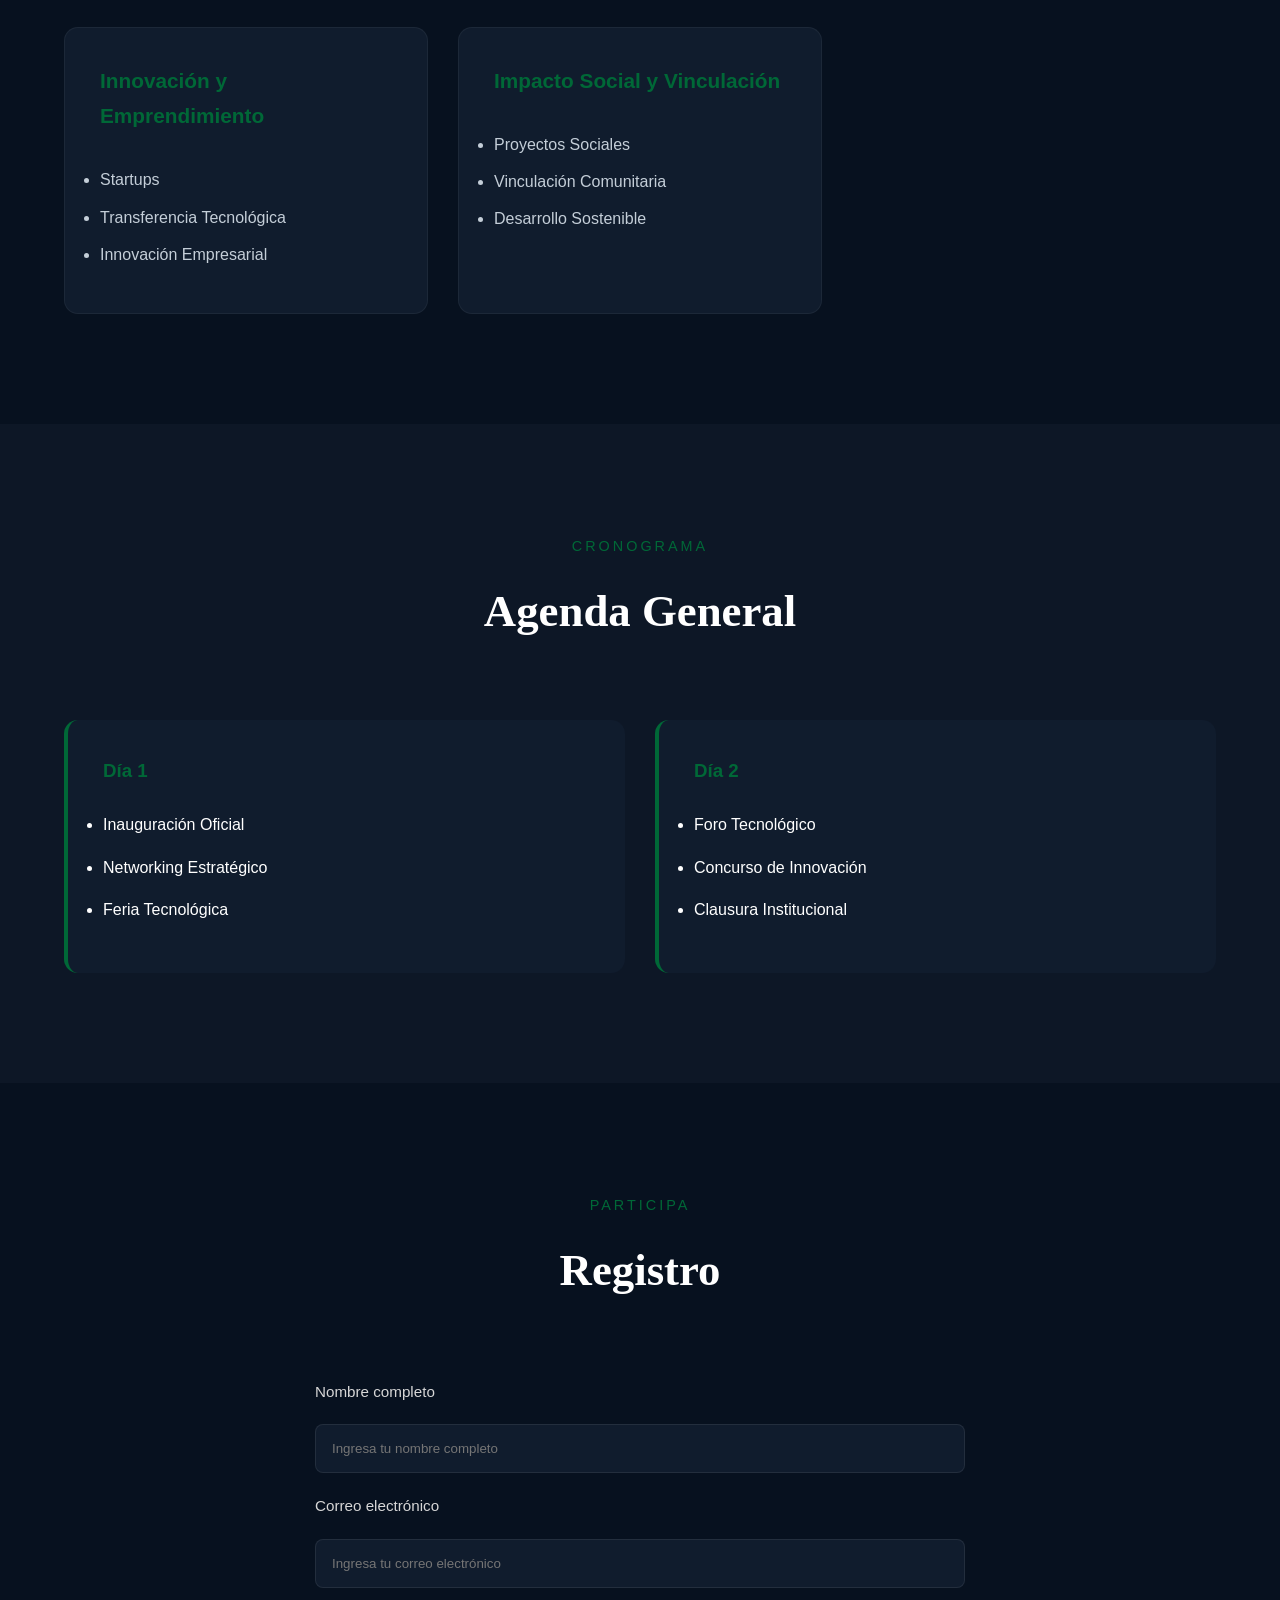
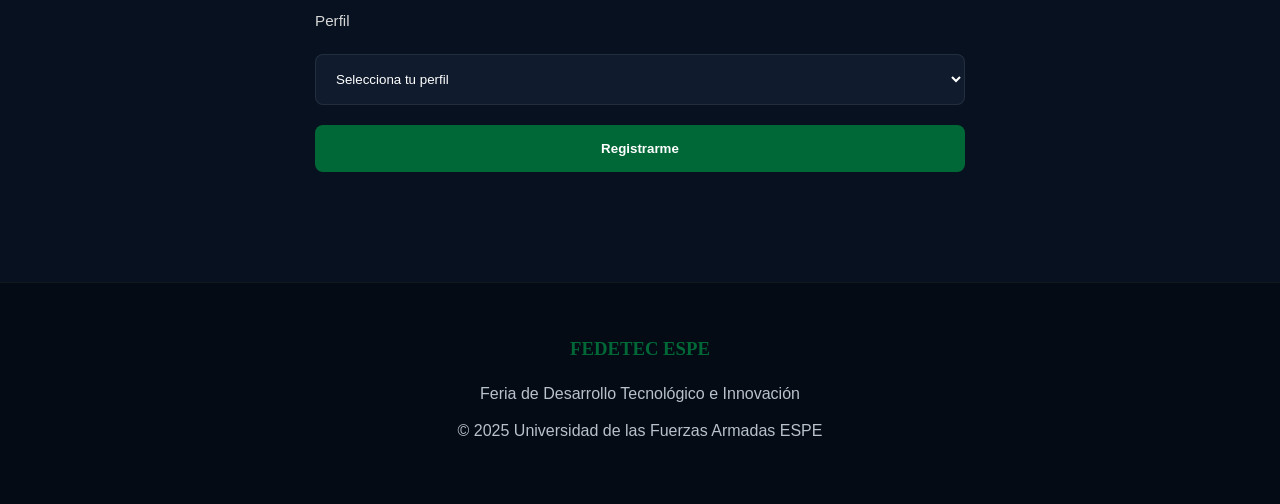
==== commit 56a87695: "icon" ====
--- a/Code/index.html
+++ b/Code/index.html
@@ -2,11 +2,15 @@
 <html lang="es">
 
 <head>
+
     <meta charset="UTF-8">
     <meta name="viewport" content="width=device-width, initial-scale=1.0">
+
     <title>FEDETEC ESPE</title>
 
     <link rel="stylesheet" href="style.css">
+    <link rel="icon" type="image/x-icon" href="images/LogoFedetec.ico">
+
 </head>
 
 <body>
@@ -20,11 +24,13 @@
             </h1>
 
             <ul class="nav-links">
+
                 <li><a href="#sobre">Sobre</a></li>
                 <li><a href="#ejes">Ejes</a></li>
                 <li><a href="#zonas">Zonas</a></li>
                 <li><a href="#agenda">Agenda</a></li>
                 <li><a href="#registro" class="btn-nav">Registro</a></li>
+
             </ul>
 
         </div>
@@ -49,7 +55,7 @@
 
             <p class="hero-description">
                 Feria de Desarrollo Tecnológico e Innovación enfocada en investigación aplicada,
-                defensa, industria, ciberseguridad y transferencia tecnológica.
+                transferencia tecnológica, industria, ciberseguridad y defensa estratégica.
             </p>
 
             <div class="hero-buttons">
@@ -68,213 +74,328 @@
 
     </header>
 
-    <section class="section" id="sobre">
-
-        <div class="container">
-
-            <div class="section-title">
-                <p class="subtitle">EVENTO INSTITUCIONAL</p>
-                <h2>Sobre FEDETEC</h2>
-            </div>
-
-            <div class="about-grid">
-
-                <div class="about-text">
-
-                    <p>
-                        FEDETEC ESPE reúne proyectos tecnológicos, innovación aplicada,
-                        investigación científica y soluciones estratégicas desarrolladas
-                        por estudiantes, docentes, empresas y Fuerzas Armadas.
+    <main>
+
+        <section class="section" id="sobre">
+
+            <div class="container">
+
+                <div class="section-title">
+
+                    <p class="subtitle">
+                        EVENTO INSTITUCIONAL
                     </p>
 
-                    <p>
-                        El evento busca fortalecer la relación entre academia, industria
-                        y defensa mediante espacios de exposición, networking y cooperación.
+                    <h2>Sobre FEDETEC</h2>
+
+                </div>
+
+                <div class="about-grid">
+
+                    <article class="about-text">
+
+                        <p>
+                            FEDETEC ESPE reúne proyectos tecnológicos, innovación aplicada,
+                            investigación científica y soluciones estratégicas desarrolladas
+                            por estudiantes, docentes, empresas y Fuerzas Armadas.
+                        </p>
+
+                        <p>
+                            El evento fortalece la relación entre academia, industria,
+                            emprendimiento y defensa mediante espacios de exposición,
+                            networking y cooperación tecnológica.
+                        </p>
+
+                    </article>
+
+                    <article class="about-card">
+
+                        <h3>Público Objetivo</h3>
+
+                        <ul>
+
+                            <li>Estudiantes</li>
+                            <li>Docentes e Investigadores</li>
+                            <li>Empresas Tecnológicas</li>
+                            <li>Fuerzas Armadas</li>
+                            <li>Emprendedores</li>
+
+                        </ul>
+
+                    </article>
+
+                </div>
+
+            </div>
+
+        </section>
+
+        <section class="section dark-section" id="ejes">
+
+            <div class="container">
+
+                <div class="section-title">
+
+                    <p class="subtitle">
+                        ÁREAS PRINCIPALES
                     </p>
 
-                </div>
-
-                <div class="about-card">
-
-                    <h3>Público Objetivo</h3>
-
-                    <ul>
-                        <li>Estudiantes</li>
-                        <li>Docentes e Investigadores</li>
-                        <li>Empresas Tecnológicas</li>
-                        <li>Fuerzas Armadas</li>
-                        <li>Emprendedores</li>
-                    </ul>
-
-                </div>
-
-            </div>
-
-        </div>
-
-    </section>
-
-    <section class="section dark-section" id="ejes">
-
-        <div class="container">
-
-            <div class="section-title">
-                <p class="subtitle">ÁREAS PRINCIPALES</p>
-                <h2>Ejes Estratégicos</h2>
-            </div>
-
-            <div class="cards-grid">
-
-                <article class="card">
-                    <h3>Innovación</h3>
-                    <p>Soluciones tecnológicas de impacto institucional y empresarial.</p>
-                </article>
-
-                <article class="card">
-                    <h3>Investigación</h3>
-                    <p>Desarrollo científico y tecnológico aplicado.</p>
-                </article>
-
-                <article class="card">
-                    <h3>Defensa</h3>
-                    <p>Ciberseguridad, drones y sistemas inteligentes.</p>
-                </article>
-
-                <article class="card">
-                    <h3>Networking</h3>
-                    <p>Alianzas estratégicas y cooperación tecnológica.</p>
-                </article>
-
-            </div>
-
-        </div>
-
-    </section>
-
-    <section class="section" id="zonas">
-
-        <div class="container">
-
-            <div class="section-title">
-                <p class="subtitle">ESPACIOS TECNOLÓGICOS</p>
-                <h2>Zonas del Evento</h2>
-            </div>
-
-            <div class="cards-grid">
-
-                <article class="card">
-                    <h3>Industria y Energía</h3>
-
-                    <ul>
-                        <li>Automatización</li>
-                        <li>Industria 4.0</li>
-                        <li>Energías Renovables</li>
-                    </ul>
-
-                </article>
-
-                <article class="card">
-
-                    <h3>Telecomunicaciones</h3>
-
-                    <ul>
-                        <li>IoT</li>
-                        <li>Redes</li>
-                        <li>Inteligencia Artificial</li>
-                    </ul>
-
-                </article>
-
-                <article class="card">
-
-                    <h3>Defensa y Seguridad</h3>
-
-                    <ul>
-                        <li>Ciberseguridad</li>
-                        <li>Drones</li>
-                        <li>Simulación</li>
-                    </ul>
-
-                </article>
-
-            </div>
-
-        </div>
-
-    </section>
-
-    <section class="section dark-section" id="agenda">
-
-        <div class="container">
-
-            <div class="section-title">
-                <p class="subtitle">CRONOGRAMA</p>
-                <h2>Agenda General</h2>
-            </div>
-
-            <div class="agenda-grid">
-
-                <div class="agenda-card">
-
-                    <h3>Día 1</h3>
-
-                    <ul>
-                        <li>Inauguración Oficial</li>
-                        <li>Networking Estratégico</li>
-                        <li>Feria Tecnológica</li>
-                    </ul>
-
-                </div>
-
-                <div class="agenda-card">
-
-                    <h3>Día 2</h3>
-
-                    <ul>
-                        <li>Foro Tecnológico</li>
-                        <li>Concurso de Innovación</li>
-                        <li>Clausura Institucional</li>
-                    </ul>
-
-                </div>
-
-            </div>
-
-        </div>
-
-    </section>
-
-    <section class="section" id="registro">
-
-        <div class="container">
-
-            <div class="section-title">
-                <p class="subtitle">PARTICIPA</p>
-                <h2>Registro</h2>
-            </div>
-
-            <form class="form">
-
-                <input type="text" placeholder="Nombre completo">
-
-                <input type="email" placeholder="Correo electrónico">
-
-                <select>
-                    <option>Selecciona tu perfil</option>
-                    <option>Estudiante</option>
-                    <option>Empresa</option>
-                    <option>Investigador</option>
-                </select>
-
-                <button type="submit">
-                    Registrarme
-                </button>
-
-            </form>
-
-        </div>
-
-    </section>
+                    <h2>Ejes Estratégicos</h2>
+
+                </div>
+
+                <div class="cards-grid">
+
+                    <article class="card">
+
+                        <h3>Innovación Tecnológica</h3>
+
+                        <p>
+                            Desarrollo de soluciones tecnológicas orientadas a la transformación digital.
+                        </p>
+
+                    </article>
+
+                    <article class="card">
+
+                        <h3>Investigación Aplicada</h3>
+
+                        <p>
+                            Proyectos científicos enfocados en resolver problemas reales del entorno.
+                        </p>
+
+                    </article>
+
+                    <article class="card">
+
+                        <h3>Transferencia Tecnológica</h3>
+
+                        <p>
+                            Integración entre universidad, industria y sociedad mediante innovación.
+                        </p>
+
+                    </article>
+
+                    <article class="card">
+
+                        <h3>Defensa y Seguridad</h3>
+
+                        <p>
+                            Sistemas inteligentes, ciberseguridad y tecnología aplicada a la defensa.
+                        </p>
+
+                    </article>
+
+                </div>
+
+            </div>
+
+        </section>
+
+        <section class="section" id="zonas">
+
+            <div class="container">
+
+                <div class="section-title">
+
+                    <p class="subtitle">
+                        ESPACIOS TECNOLÓGICOS
+                    </p>
+
+                    <h2>Zonas del Evento</h2>
+
+                </div>
+
+                <div class="cards-grid">
+
+                    <article class="card">
+
+                        <h3>Industria y Energía</h3>
+
+                        <ul>
+
+                            <li>Automatización</li>
+                            <li>Industria 4.0</li>
+                            <li>Energías Renovables</li>
+
+                        </ul>
+
+                    </article>
+
+                    <article class="card">
+
+                        <h3>Telecomunicaciones e IA</h3>
+
+                        <ul>
+
+                            <li>IoT</li>
+                            <li>Redes</li>
+                            <li>Inteligencia Artificial</li>
+
+                        </ul>
+
+                    </article>
+
+                    <article class="card">
+
+                        <h3>Defensa y Seguridad</h3>
+
+                        <ul>
+
+                            <li>Ciberseguridad</li>
+                            <li>Drones</li>
+                            <li>Simulación</li>
+
+                        </ul>
+
+                    </article>
+
+                    <article class="card">
+
+                        <h3>Innovación y Emprendimiento</h3>
+
+                        <ul>
+
+                            <li>Startups</li>
+                            <li>Transferencia Tecnológica</li>
+                            <li>Innovación Empresarial</li>
+
+                        </ul>
+
+                    </article>
+
+                    <article class="card">
+
+                        <h3>Impacto Social y Vinculación</h3>
+
+                        <ul>
+
+                            <li>Proyectos Sociales</li>
+                            <li>Vinculación Comunitaria</li>
+                            <li>Desarrollo Sostenible</li>
+
+                        </ul>
+
+                    </article>
+
+                </div>
+
+            </div>
+
+        </section>
+
+        <section class="section dark-section" id="agenda">
+
+            <div class="container">
+
+                <div class="section-title">
+
+                    <p class="subtitle">
+                        CRONOGRAMA
+                    </p>
+
+                    <h2>Agenda General</h2>
+
+                </div>
+
+                <div class="agenda-grid">
+
+                    <article class="agenda-card">
+
+                        <h3>Día 1</h3>
+
+                        <ul>
+
+                            <li>Inauguración Oficial</li>
+                            <li>Networking Estratégico</li>
+                            <li>Feria Tecnológica</li>
+
+                        </ul>
+
+                    </article>
+
+                    <article class="agenda-card">
+
+                        <h3>Día 2</h3>
+
+                        <ul>
+
+                            <li>Foro Tecnológico</li>
+                            <li>Concurso de Innovación</li>
+                            <li>Clausura Institucional</li>
+
+                        </ul>
+
+                    </article>
+
+                </div>
+
+            </div>
+
+        </section>
+
+        <section class="section" id="registro">
+
+            <div class="container">
+
+                <div class="section-title">
+
+                    <p class="subtitle">
+                        PARTICIPA
+                    </p>
+
+                    <h2>Registro</h2>
+
+                </div>
+
+                <form class="form">
+
+                    <label for="nombre">
+                        Nombre completo
+                    </label>
+
+                    <input
+                        type="text"
+                        id="nombre"
+                        placeholder="Ingresa tu nombre completo"
+                    >
+
+                    <label for="correo">
+                        Correo electrónico
+                    </label>
+
+                    <input
+                        type="email"
+                        id="correo"
+                        placeholder="Ingresa tu correo electrónico"
+                    >
+
+                    <label for="perfil">
+                        Perfil
+                    </label>
+
+                    <select id="perfil">
+
+                        <option>Selecciona tu perfil</option>
+                        <option>Estudiante</option>
+                        <option>Fuerzas Armadas</option>
+                        <option>Investigador</option>
+                        <option>Empresa</option>
+                        <option>Emprendedor</option>
+
+                    </select>
+
+                    <button type="submit">
+                        Registrarme
+                    </button>
+
+                </form>
+
+            </div>
+
+        </section>
+
+    </main>
 
     <footer class="footer">
 
--- a/Code/style.css
+++ b/Code/style.css
@@ -1,17 +1,23 @@
 @font-face{
+
     font-family:"Orbitron";
     src:url("fonts/Orbitron-Black.ttf");
+
 }
 
 @font-face{
+
     font-family:"Roboto";
     src:url("fonts/Roboto-Condensed.ttf");
+
 }
 
 *{
+
     margin:0;
     padding:0;
     box-sizing:border-box;
+
 }
 
 :root{
@@ -29,7 +35,9 @@
 }
 
 html{
+
     scroll-behavior:smooth;
+
 }
 
 body{
@@ -91,7 +99,8 @@
     top:0;
     z-index:1000;
 
-    background:rgba(5,10,20,0.9);
+    background:rgba(5,10,20,0.92);
+
     backdrop-filter:blur(10px);
 
     border-bottom:1px solid rgba(255,255,255,0.08);
@@ -111,7 +120,7 @@
 .logo{
 
     font-family:"Orbitron";
-    font-size:1.4rem;
+    font-size:1.5rem;
     color:var(--white);
 
 }
@@ -125,7 +134,9 @@
 .nav-links{
 
     display:flex;
+    align-items:center;
     gap:35px;
+
     list-style:none;
 
 }
@@ -134,6 +145,7 @@
 
     text-decoration:none;
     color:var(--white);
+
     transition:0.3s;
 
 }
@@ -152,6 +164,13 @@
 
 }
 
+.btn-nav:hover{
+
+    background:var(--secondary);
+    color:var(--white);
+
+}
+
 .hero{
 
     height:100vh;
@@ -165,7 +184,7 @@
     text-align:center;
 
     background:
-    linear-gradient(rgba(0,0,0,0.7),rgba(0,0,0,0.8)),
+    linear-gradient(rgba(0,0,0,0.75),rgba(0,0,0,0.85)),
     url("images/bg white 01.png");
 
     background-size:cover;
@@ -176,6 +195,7 @@
 .hero-overlay{
 
     position:absolute;
+
     width:100%;
     height:100%;
 
@@ -183,7 +203,7 @@
     linear-gradient(
         to bottom,
         rgba(0,104,55,0.15),
-        rgba(0,0,0,0.7)
+        rgba(0,0,0,0.75)
     );
 
 }
@@ -201,6 +221,7 @@
 
     color:var(--secondary);
     margin-bottom:20px;
+
     letter-spacing:2px;
 
 }
@@ -209,6 +230,7 @@
 
     font-family:"Orbitron";
     font-size:6rem;
+
     margin-bottom:20px;
 
 }
@@ -217,14 +239,17 @@
 
     font-size:1.5rem;
     margin-bottom:25px;
+
     color:#d9d9d9;
 
 }
 
 .hero-description{
 
-    color:#b8c1cc;
+    color:#c7d0d8;
+
     max-width:700px;
+
     margin:auto;
     margin-bottom:40px;
 
@@ -242,10 +267,13 @@
 .btn-secondary{
 
     padding:16px 32px;
-    border-radius:6px;
+
+    border-radius:8px;
+
     text-decoration:none;
 
     transition:0.3s;
+
     font-weight:bold;
 
 }
@@ -253,26 +281,30 @@
 .btn-primary{
 
     background:var(--secondary);
-    color:white;
+    color:var(--white);
 
 }
 
 .btn-primary:hover{
 
-    transform:translateY(-3px);
+    transform:translateY(-4px) scale(1.03);
+
+    box-shadow:0 0 18px rgba(0,104,55,0.5);
 
 }
 
 .btn-secondary{
 
     border:1px solid var(--secondary);
-    color:white;
+    color:var(--white);
 
 }
 
 .btn-secondary:hover{
 
     background:var(--secondary);
+
+    transform:translateY(-4px);
 
 }
 
@@ -280,7 +312,18 @@
 
     display:grid;
     grid-template-columns:2fr 1fr;
+
     gap:40px;
+
+    align-items:stretch;
+
+}
+
+.about-text{
+
+    display:flex;
+    flex-direction:column;
+    justify-content:center;
 
 }
 
@@ -294,11 +337,25 @@
 .about-card{
 
     background:var(--card);
+
     padding:35px;
-    border-radius:12px;
+
+    border-radius:14px;
 
     border:1px solid rgba(255,255,255,0.06);
 
+    transition:0.3s;
+
+}
+
+.about-card:hover{
+
+    transform:translateY(-8px);
+
+    border-color:var(--secondary);
+
+    box-shadow:0 0 20px rgba(0,104,55,0.2);
+
 }
 
 .about-card h3{
@@ -317,7 +374,8 @@
 .cards-grid{
 
     display:grid;
-    grid-template-columns:repeat(2,1fr);
+    grid-template-columns:repeat(3,1fr);
+
     gap:30px;
 
 }
@@ -328,26 +386,36 @@
 
     padding:35px;
 
-    border-radius:12px;
+    border-radius:14px;
 
     border:1px solid rgba(255,255,255,0.05);
 
+    display:flex;
+    flex-direction:column;
+    justify-content:flex-start;
+
+    min-height:280px;
+
     transition:0.3s;
 
 }
 
 .card:hover{
 
-    transform:translateY(-8px);
+    transform:translateY(-8px) scale(1.02);
 
     border-color:var(--secondary);
 
+    box-shadow:0 0 25px rgba(0,104,55,0.25);
+
 }
 
 .card h3{
 
     color:var(--secondary);
+
     margin-bottom:18px;
+
     font-size:1.3rem;
 
 }
@@ -375,6 +443,7 @@
 
     display:grid;
     grid-template-columns:1fr 1fr;
+
     gap:30px;
 
 }
@@ -385,15 +454,26 @@
 
     padding:35px;
 
-    border-radius:12px;
+    border-radius:14px;
 
     border-left:4px solid var(--secondary);
 
+    transition:0.3s;
+
+}
+
+.agenda-card:hover{
+
+    transform:translateY(-6px);
+
+    box-shadow:0 0 20px rgba(0,104,55,0.2);
+
 }
 
 .agenda-card h3{
 
     color:var(--secondary);
+
     margin-bottom:25px;
 
 }
@@ -407,6 +487,7 @@
 .form{
 
     max-width:650px;
+
     margin:auto;
 
     display:flex;
@@ -416,32 +497,52 @@
 
 }
 
+.form label{
+
+    font-size:0.95rem;
+    color:#d7d7d7;
+
+}
+
 .form input,
 .form select{
 
     padding:16px;
 
+    border-radius:8px;
+
+    background:var(--card);
+
+    color:var(--white);
+
+    border:1px solid rgba(255,255,255,0.08);
+
+    outline:none;
+
+    transition:0.3s;
+
+}
+
+.form input:focus,
+.form select:focus{
+
+    border-color:var(--secondary);
+
+    box-shadow:0 0 12px rgba(0,104,55,0.3);
+
+}
+
+.form button{
+
+    padding:16px;
+
     border:none;
+
     border-radius:8px;
 
-    background:var(--card);
-
-    color:white;
-
-    border:1px solid rgba(255,255,255,0.08);
-
-}
-
-.form button{
-
-    padding:16px;
-
-    border:none;
-    border-radius:8px;
-
     background:var(--secondary);
 
-    color:white;
+    color:var(--white);
 
     font-weight:bold;
 
@@ -453,7 +554,9 @@
 
 .form button:hover{
 
-    opacity:0.9;
+    transform:translateY(-3px);
+
+    box-shadow:0 0 20px rgba(0,104,55,0.4);
 
 }
 
@@ -472,7 +575,9 @@
 .footer h3{
 
     font-family:"Orbitron";
-    color:var(--secondary);
+
+    color:var(--secondary);
+
     margin-bottom:15px;
 
 }
@@ -480,6 +585,102 @@
 .footer p{
 
     color:#b8c1cc;
+
     margin-bottom:10px;
 
+}
+
+@media screen and (max-width:1024px){
+
+    .cards-grid{
+
+        grid-template-columns:repeat(2,1fr);
+
+    }
+
+}
+
+@media screen and (max-width:768px){
+
+    .nav-container{
+
+        flex-direction:column;
+        gap:20px;
+
+    }
+
+    .nav-links{
+
+        flex-wrap:wrap;
+        justify-content:center;
+
+        gap:18px;
+
+    }
+
+    .hero h1{
+
+        font-size:4rem;
+
+    }
+
+    .hero h2{
+
+        font-size:1.2rem;
+
+    }
+
+    .about-grid{
+
+        grid-template-columns:1fr;
+
+    }
+
+    .cards-grid{
+
+        grid-template-columns:1fr;
+
+    }
+
+    .agenda-grid{
+
+        grid-template-columns:1fr;
+
+    }
+
+    .hero-buttons{
+
+        flex-direction:column;
+        align-items:center;
+
+    }
+
+}
+
+@media screen and (max-width:480px){
+
+    .hero h1{
+
+        font-size:3rem;
+
+    }
+
+    .section-title h2{
+
+        font-size:2rem;
+
+    }
+
+    .section{
+
+        padding:90px 0;
+
+    }
+
+    .card{
+
+        min-height:auto;
+
+    }
+
 }
